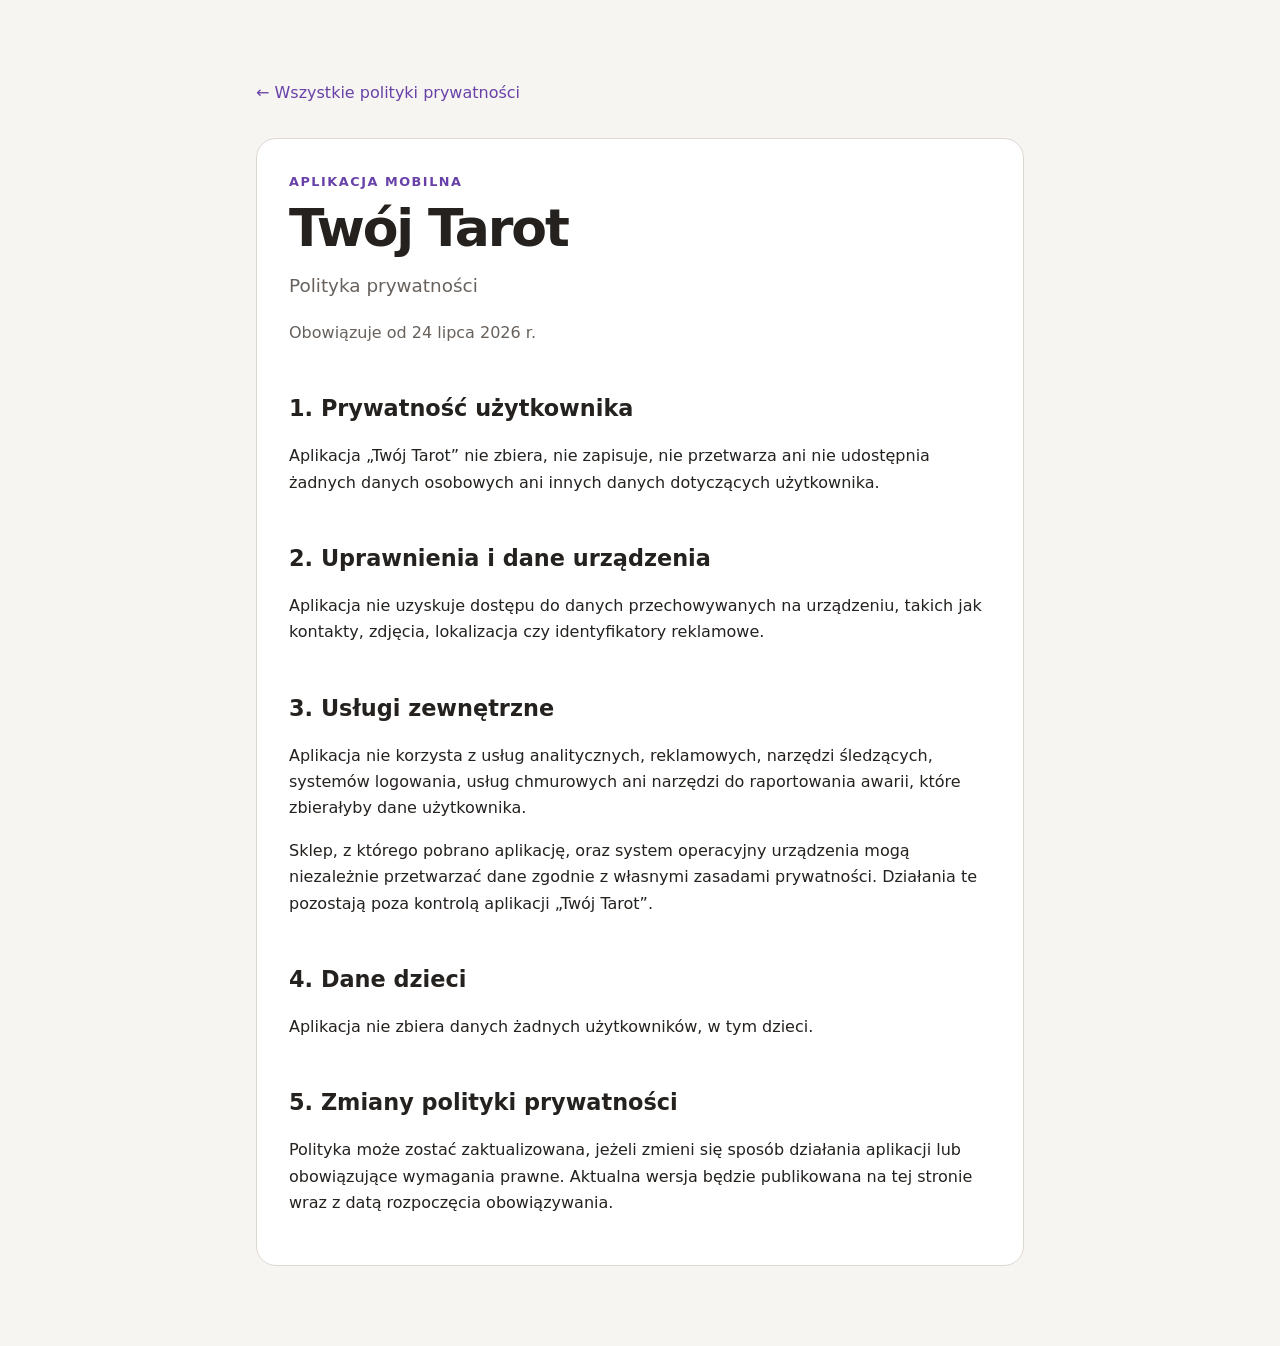
==== mobile-tarot/index.html @ 25697fc2 "Add privacy policy for Twój Tarot Publish a GitHub Pages-ready privacy policy confirming that the ap" ====
<!doctype html>
<html lang="pl">
  <head>
    <meta charset="utf-8" />
    <meta name="viewport" content="width=device-width, initial-scale=1" />
    <meta
      name="description"
      content="Polityka prywatności aplikacji mobilnej Twój Tarot."
    />
    <title>Polityka prywatności — Twój Tarot</title>
    <link rel="stylesheet" href="../styles.css" />
  </head>
  <body>
    <main class="page">
      <a class="back-link" href="../">← Wszystkie polityki prywatności</a>

      <article class="policy">
        <header>
          <p class="eyebrow">Aplikacja mobilna</p>
          <h1>Twój Tarot</h1>
          <p class="lead">Polityka prywatności</p>
          <p class="meta">Obowiązuje od 24 lipca 2026 r.</p>
        </header>

        <h2>1. Prywatność użytkownika</h2>
        <p>
          Aplikacja „Twój Tarot” nie zbiera, nie zapisuje, nie przetwarza ani
          nie udostępnia żadnych danych osobowych ani innych danych dotyczących
          użytkownika.
        </p>

        <h2>2. Uprawnienia i dane urządzenia</h2>
        <p>
          Aplikacja nie uzyskuje dostępu do danych przechowywanych na urządzeniu,
          takich jak kontakty, zdjęcia, lokalizacja czy identyfikatory
          reklamowe.
        </p>

        <h2>3. Usługi zewnętrzne</h2>
        <p>
          Aplikacja nie korzysta z usług analitycznych, reklamowych, narzędzi
          śledzących, systemów logowania, usług chmurowych ani narzędzi do
          raportowania awarii, które zbierałyby dane użytkownika.
        </p>
        <p>
          Sklep, z którego pobrano aplikację, oraz system operacyjny urządzenia
          mogą niezależnie przetwarzać dane zgodnie z własnymi zasadami
          prywatności. Działania te pozostają poza kontrolą aplikacji „Twój
          Tarot”.
        </p>

        <h2>4. Dane dzieci</h2>
        <p>
          Aplikacja nie zbiera danych żadnych użytkowników, w tym dzieci.
        </p>

        <h2>5. Zmiany polityki prywatności</h2>
        <p>
          Polityka może zostać zaktualizowana, jeżeli zmieni się sposób
          działania aplikacji lub obowiązujące wymagania prawne. Aktualna wersja
          będzie publikowana na tej stronie wraz z datą rozpoczęcia
          obowiązywania.
        </p>
      </article>
    </main>
  </body>
</html>
---- styles.css ----
:root {
  color-scheme: light dark;
  --background: #f7f5f2;
  --surface: #ffffff;
  --text: #24211f;
  --muted: #68615c;
  --accent: #6842a8;
  --border: #ded8d2;
}

* {
  box-sizing: border-box;
}

body {
  margin: 0;
  background: var(--background);
  color: var(--text);
  font-family:
    Inter, ui-sans-serif, system-ui, -apple-system, BlinkMacSystemFont, "Segoe UI",
    sans-serif;
  line-height: 1.65;
}

a {
  color: var(--accent);
}

.page {
  width: min(100% - 2rem, 48rem);
  margin: 0 auto;
  padding: 5rem 0;
}

.hero {
  margin-bottom: 3.5rem;
}

.eyebrow {
  margin: 0 0 0.5rem;
  color: var(--accent);
  font-size: 0.8rem;
  font-weight: 700;
  letter-spacing: 0.12em;
  text-transform: uppercase;
}

h1,
h2,
h3,
p {
  margin-top: 0;
}

h1 {
  margin-bottom: 1rem;
  font-size: clamp(2.25rem, 7vw, 4rem);
  line-height: 1.05;
  letter-spacing: -0.04em;
}

h2 {
  margin: 2.75rem 0 1rem;
  font-size: 1.4rem;
}

h3 {
  margin: 2rem 0 0.5rem;
  font-size: 1.1rem;
}

.lead {
  max-width: 38rem;
  color: var(--muted);
  font-size: 1.15rem;
}

.app-card {
  display: flex;
  align-items: center;
  justify-content: space-between;
  padding: 1.25rem 1.5rem;
  border: 1px solid var(--border);
  border-radius: 1rem;
  background: var(--surface);
  color: var(--text);
  text-decoration: none;
  transition:
    border-color 150ms ease,
    transform 150ms ease;
}

.app-card:hover {
  border-color: var(--accent);
  transform: translateY(-2px);
}

.app-card strong,
.app-card small {
  display: block;
}

.app-card small,
.meta {
  color: var(--muted);
}

.policy {
  padding: 2rem;
  border: 1px solid var(--border);
  border-radius: 1.25rem;
  background: var(--surface);
}

.policy h1 {
  font-size: clamp(2rem, 6vw, 3.25rem);
}

.back-link {
  display: inline-block;
  margin-bottom: 2rem;
  text-decoration: none;
}

@media (prefers-color-scheme: dark) {
  :root {
    --background: #171514;
    --surface: #211f1d;
    --text: #f3efeb;
    --muted: #bdb5ae;
    --accent: #bc91ff;
    --border: #3d3834;
  }
}

@media (max-width: 36rem) {
  .page {
    padding: 2.5rem 0;
  }

  .policy {
    padding: 1.25rem;
  }
}
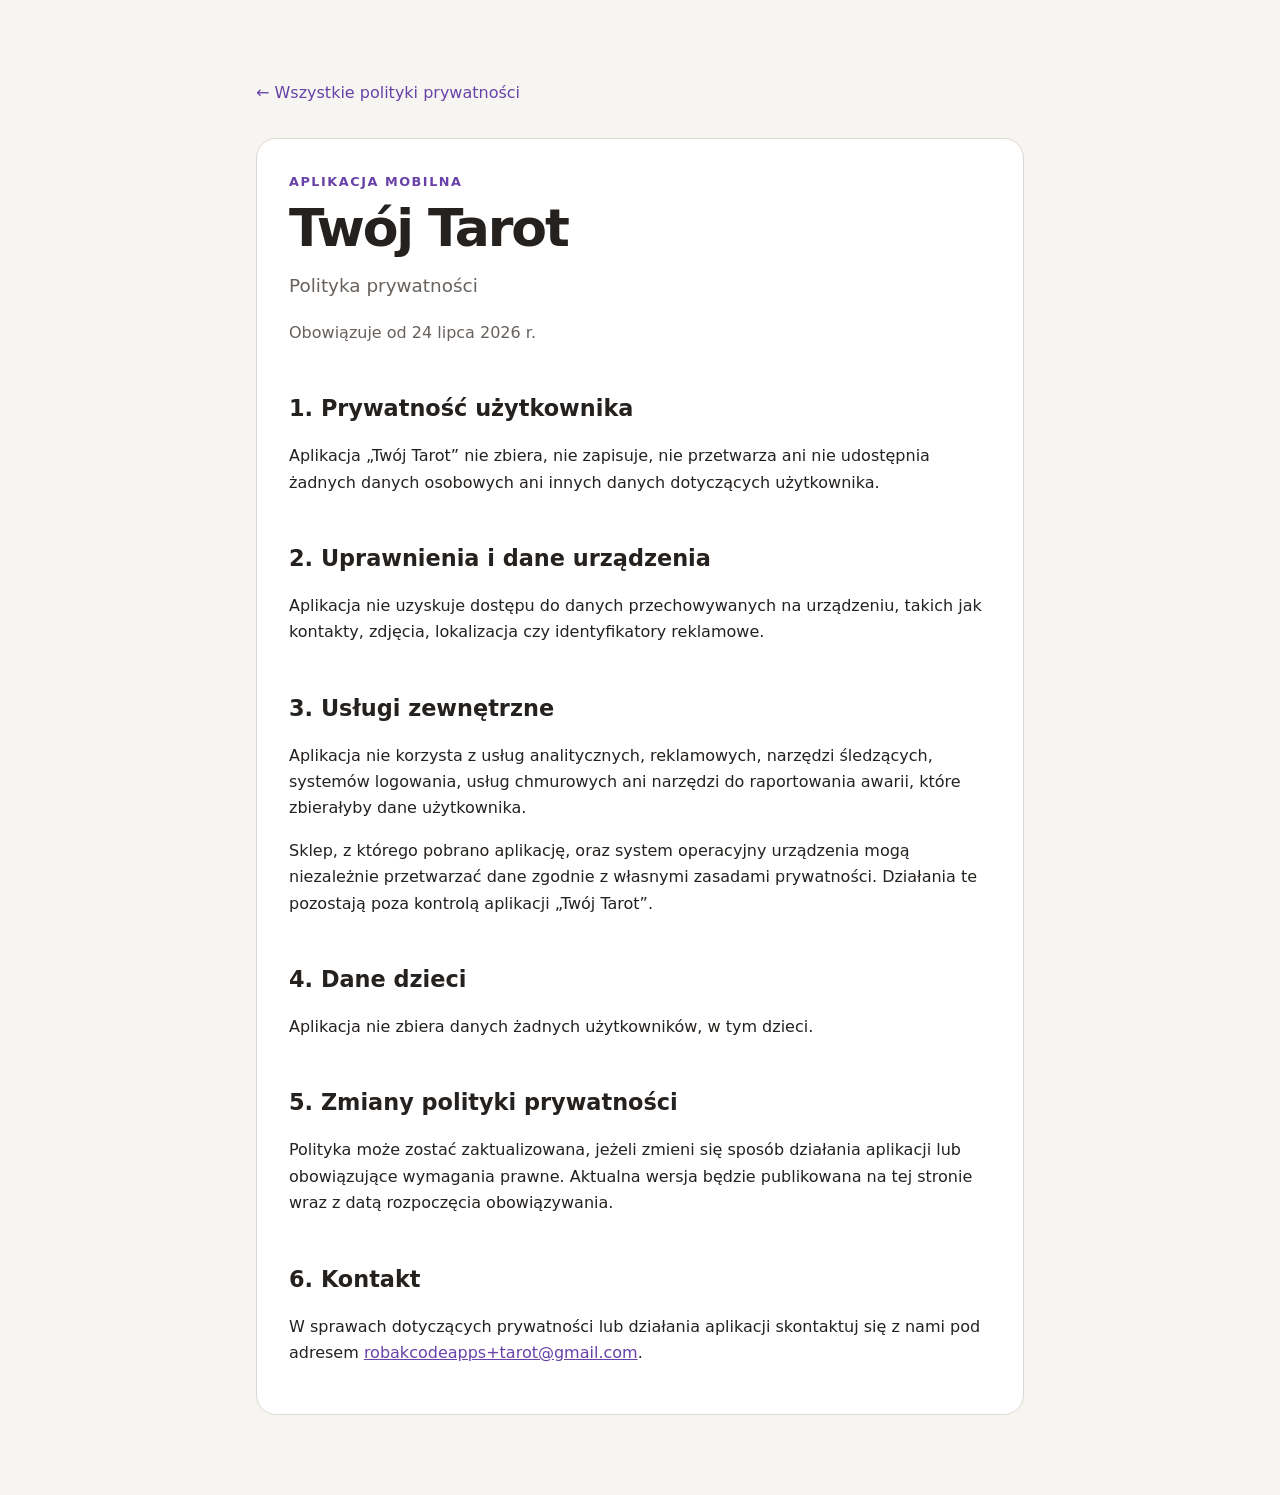
==== commit 95d937cc: "Add contact details to Tarot privacy policy Give users a direct email address for privacy and applic" ====
--- a/mobile-tarot/index.html
+++ b/mobile-tarot/index.html
@@ -61,6 +61,15 @@
           będzie publikowana na tej stronie wraz z datą rozpoczęcia
           obowiązywania.
         </p>
+
+        <h2>6. Kontakt</h2>
+        <p>
+          W sprawach dotyczących prywatności lub działania aplikacji skontaktuj
+          się z nami pod adresem
+          <a href="mailto:robakcodeapps+tarot@gmail.com"
+            >robakcodeapps+tarot@gmail.com</a
+          >.
+        </p>
       </article>
     </main>
   </body>
